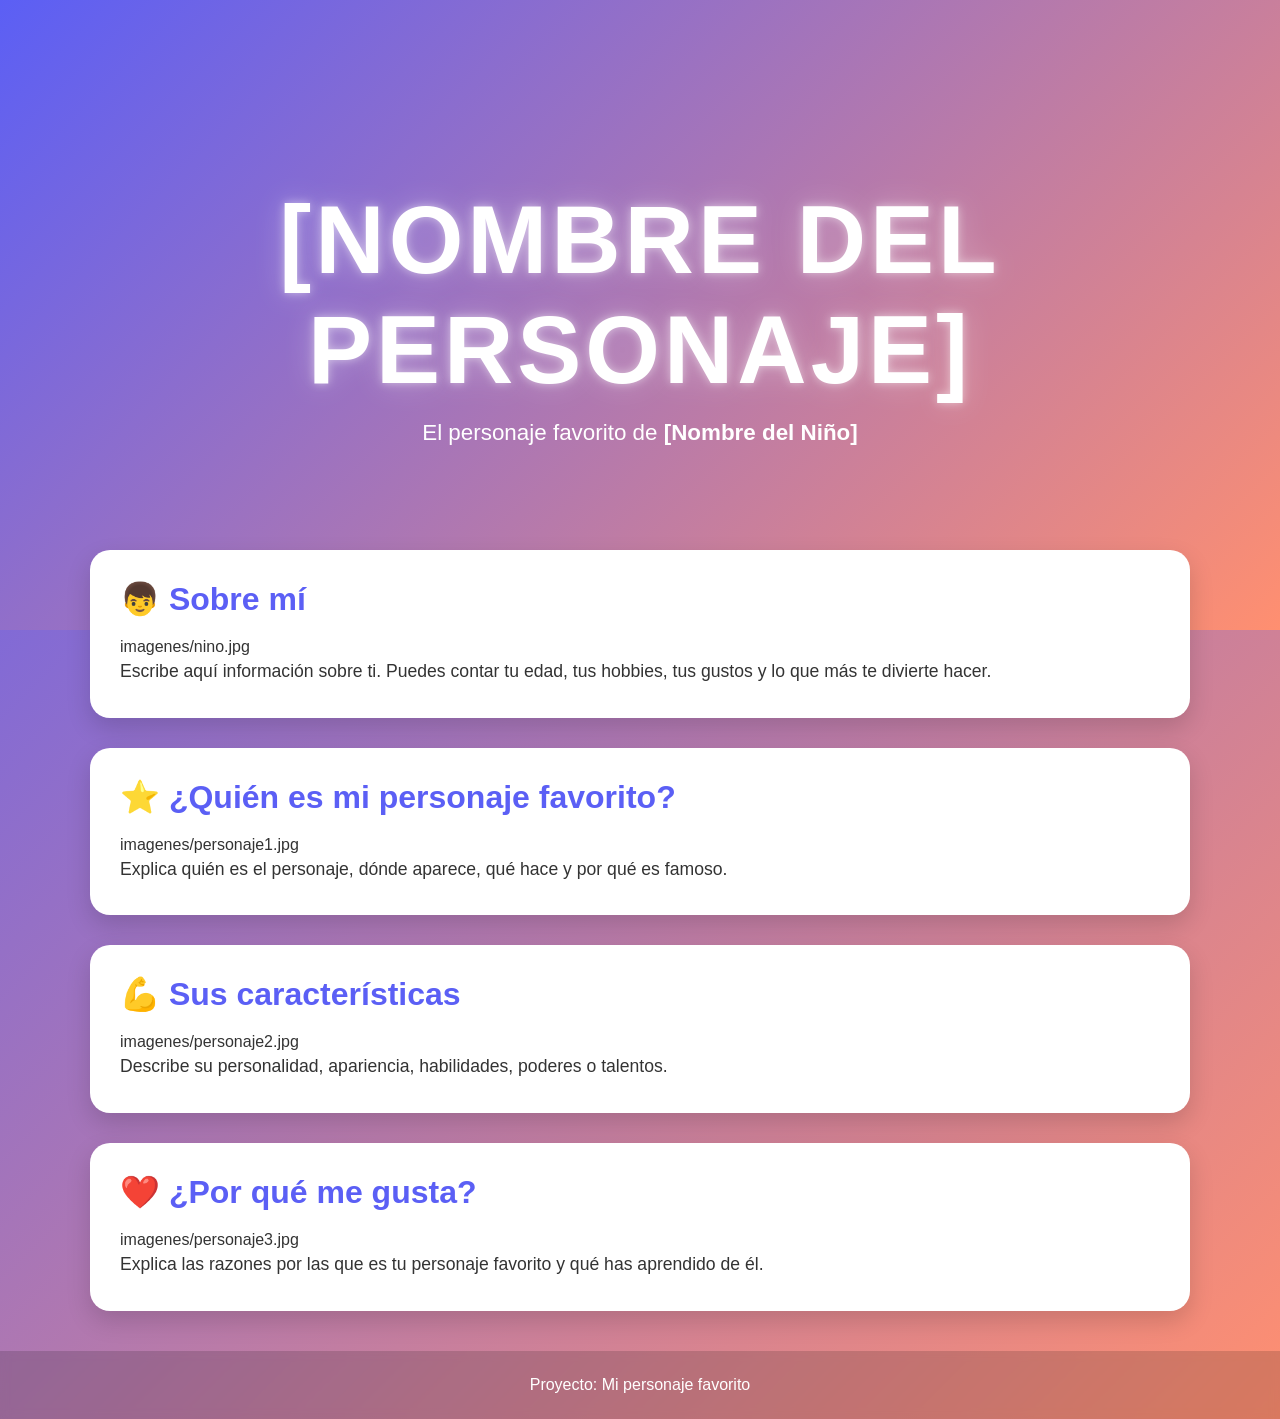
==== docs/personajeFavorito/index.html @ 023be42e "Automated update" ====
<!DOCTYPE html>
<html lang="es">

<head>
    <meta charset="UTF-8">
    <meta name="viewport" content="width=device-width, initial-scale=1.0">
    <title>[Nombre del Personaje]</title>
    <link rel="stylesheet" href="style.css">
</head>

<body>

    <header class="hero">
        <div class="hero-content">
            <h1>[NOMBRE DEL PERSONAJE]</h1>
            <p>El personaje favorito de <strong>[Nombre del Niño]</strong></p>
        </div>
    </header>

    <main>

        <section class="card">
            <h2>👦 Sobre mí</h2>
            imagenes/nino.jpg

            <p>
                Escribe aquí información sobre ti.
                Puedes contar tu edad, tus hobbies,
                tus gustos y lo que más te divierte hacer.
            </p>
        </section>

        <section class="card">
            <h2>⭐ ¿Quién es mi personaje favorito?</h2>
            imagenes/personaje1.jpg

            <p>
                Explica quién es el personaje, dónde aparece,
                qué hace y por qué es famoso.
            </p>
        </section>

        <section class="card">
            <h2>💪 Sus características</h2>
            imagenes/personaje2.jpg

            <p>
                Describe su personalidad, apariencia,
                habilidades, poderes o talentos.
            </p>
        </section>

        <section class="card">
            <h2>❤️ ¿Por qué me gusta?</h2>
            imagenes/personaje3.jpg

            <p>
                Explica las razones por las que es tu personaje favorito
                y qué has aprendido de él.
            </p>
        </section>

    </main>

    <footer>
        <p>Proyecto: Mi personaje favorito</p>
    </footer>

</body>

</html>
---- docs/personajeFavorito/style.css ----
/*======================================
  PALETA DE COLORES
======================================*/
:root {
    --color-primario: #5b5ff5;
    --color-secundario: #ff8f70;
}

/*======================================
  CONFIGURACIÓN GENERAL
======================================*/
* {
    margin: 0;
    padding: 0;
    box-sizing: border-box;
}

body {
    font-family: "Segoe UI", Arial, sans-serif;

    background: linear-gradient(
        135deg,
        var(--color-primario),
        var(--color-secundario)
    );

    min-height: 100vh;
    color: #333;
}

/*======================================
  HERO
======================================*/
.hero {
    height: 70vh;

    display: flex;
    justify-content: center;
    align-items: center;

    text-align: center;

    background: linear-gradient(
        135deg,
        var(--color-primario),
        var(--color-secundario)
    );

    color: white;
}

.hero-content {
    animation: aparecer 1.5s ease;
}

.hero h1 {
    font-size: clamp(3rem, 8vw, 6rem);
    letter-spacing: 4px;
    text-transform: uppercase;

    text-shadow:
        0 0 10px rgba(255,255,255,.5),
        0 0 30px rgba(255,255,255,.3);

    animation: flotar 3s ease-in-out infinite;
}

.hero p {
    font-size: 1.4rem;
    margin-top: 15px;
}

/*======================================
  CONTENEDOR
======================================*/
main {
    width: 90%;
    max-width: 1100px;

    margin: -80px auto 40px;
}

/*======================================
  TARJETAS
======================================*/
.card {
    background: white;

    margin-bottom: 30px;
    padding: 30px;

    border-radius: 20px;

    box-shadow: 0 10px 25px rgba(0,0,0,.15);

    transition: .3s;
}

.card:hover {
    transform: translateY(-8px);
}

.card h2 {
    color: var(--color-primario);
    margin-bottom: 20px;
    font-size: 2rem;
}

.card img {
    width: 100%;
    max-width: 450px;

    display: block;
    margin: 20px auto;

    border-radius: 15px;

    transition: .4s;
}

.card img:hover {
    transform: scale(1.05);
}

.card p {
    font-size: 1.1rem;
    line-height: 1.8;
}

/*======================================
  FOOTER
======================================*/
footer {
    text-align: center;

    padding: 25px;

    color: white;

    background: rgba(0,0,0,.15);

    backdrop-filter: blur(5px);
}

/*======================================
  ANIMACIONES
======================================*/
@keyframes aparecer {
    from {
        opacity: 0;
        transform: translateY(40px);
    }

    to {
        opacity: 1;
        transform: translateY(0);
    }
}

@keyframes flotar {
    0% {
        transform: translateY(0);
    }

    50% {
        transform: translateY(-10px);
    }

    100% {
        transform: translateY(0);
    }
}

/*======================================
  RESPONSIVE
======================================*/
@media (max-width: 768px) {

    .hero {
        height: 55vh;
    }

    .hero p {
        font-size: 1rem;
    }

    .card {
        padding: 20px;
    }

    .card h2 {
        font-size: 1.5rem;
    }
}
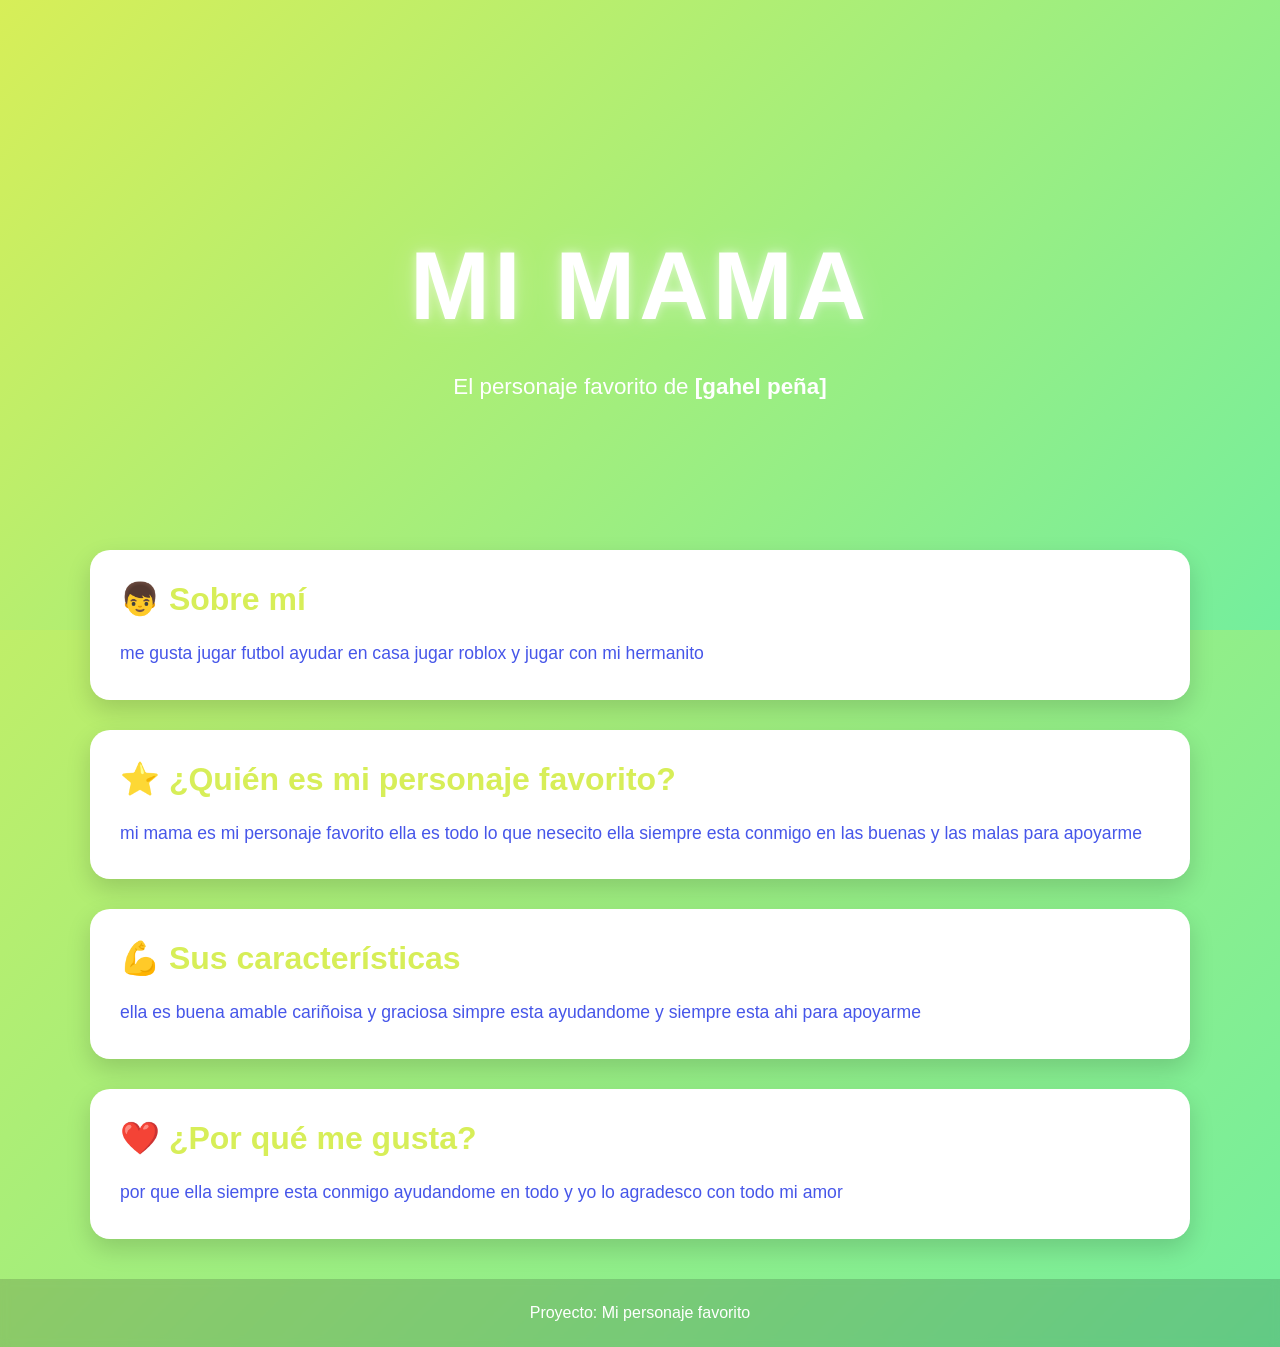
==== commit ccfa32d3: "para mi mama" ====
--- a/docs/personajeFavorito/index.html
+++ b/docs/personajeFavorito/index.html
@@ -12,8 +12,9 @@
 
     <header class="hero">
         <div class="hero-content">
-            <h1>[NOMBRE DEL PERSONAJE]</h1>
-            <p>El personaje favorito de <strong>[Nombre del Niño]</strong></p>
+            <h1>MI MAMA</h1>
+            <img style="width: 200px;" src="https://imgs.search.brave.com/am36RMl5py0Czxtep7ytOceeKGzoKIpe7Oa6cJ1gqWQ/rs:fit:500:0:1:0/g:ce/aHR0cHM6Ly9jb2xv/cmluZ2h1Yi5jb20v/d3AtY29udGVudC91/cGxvYWRzLzIwMjUv/MTEvbW9tLWNvbG9y/aW5nLXBhZ2UtZm9y/LWtpZHMtYS1ib3kt/Z2l2ZXMtaGlzLW1v/bS1hLWhhbmRtYWRl/LWNhcmQtYW5kLWEt/Zmxvd2VyLWdpZnQt/NDAweDUxOC53ZWJw" alt="">
+            <p>El personaje favorito de <strong>[gahel peña]</strong></p>
         </div>
     </header>
 
@@ -21,42 +22,43 @@
 
         <section class="card">
             <h2>👦 Sobre mí</h2>
-            imagenes/nino.jpg
-
+            
             <p>
-                Escribe aquí información sobre ti.
-                Puedes contar tu edad, tus hobbies,
-                tus gustos y lo que más te divierte hacer.
+                me gusta jugar futbol
+                ayudar en casa
+                jugar roblox
+                y jugar con mi hermanito
             </p>
         </section>
 
         <section class="card">
             <h2>⭐ ¿Quién es mi personaje favorito?</h2>
-            imagenes/personaje1.jpg
-
+            
             <p>
-                Explica quién es el personaje, dónde aparece,
-                qué hace y por qué es famoso.
+                mi mama es mi personaje favorito
+                ella es todo lo que nesecito
+                ella siempre esta conmigo en las
+                buenas y las malas para apoyarme
             </p>
         </section>
 
         <section class="card">
             <h2>💪 Sus características</h2>
-            imagenes/personaje2.jpg
-
+            
             <p>
-                Describe su personalidad, apariencia,
-                habilidades, poderes o talentos.
+                ella es buena amable cariñoisa y
+                graciosa simpre esta ayudandome
+                y siempre esta ahi para apoyarme
             </p>
         </section>
 
         <section class="card">
             <h2>❤️ ¿Por qué me gusta?</h2>
-            imagenes/personaje3.jpg
-
+            
             <p>
-                Explica las razones por las que es tu personaje favorito
-                y qué has aprendido de él.
+                por que ella siempre esta conmigo
+                ayudandome en todo
+                y yo lo agradesco con todo mi amor
             </p>
         </section>
 
--- a/docs/personajeFavorito/style.css
+++ b/docs/personajeFavorito/style.css
@@ -2,8 +2,8 @@
   PALETA DE COLORES
 ======================================*/
 :root {
-    --color-primario: #5b5ff5;
-    --color-secundario: #ff8f70;
+    --color-primario: #d7ee58;
+    --color-secundario: #74ee9d;
 }
 
 /*======================================
@@ -25,7 +25,7 @@
     );
 
     min-height: 100vh;
-    color: #333;
+    color: #4656e9;
 }
 
 /*======================================
